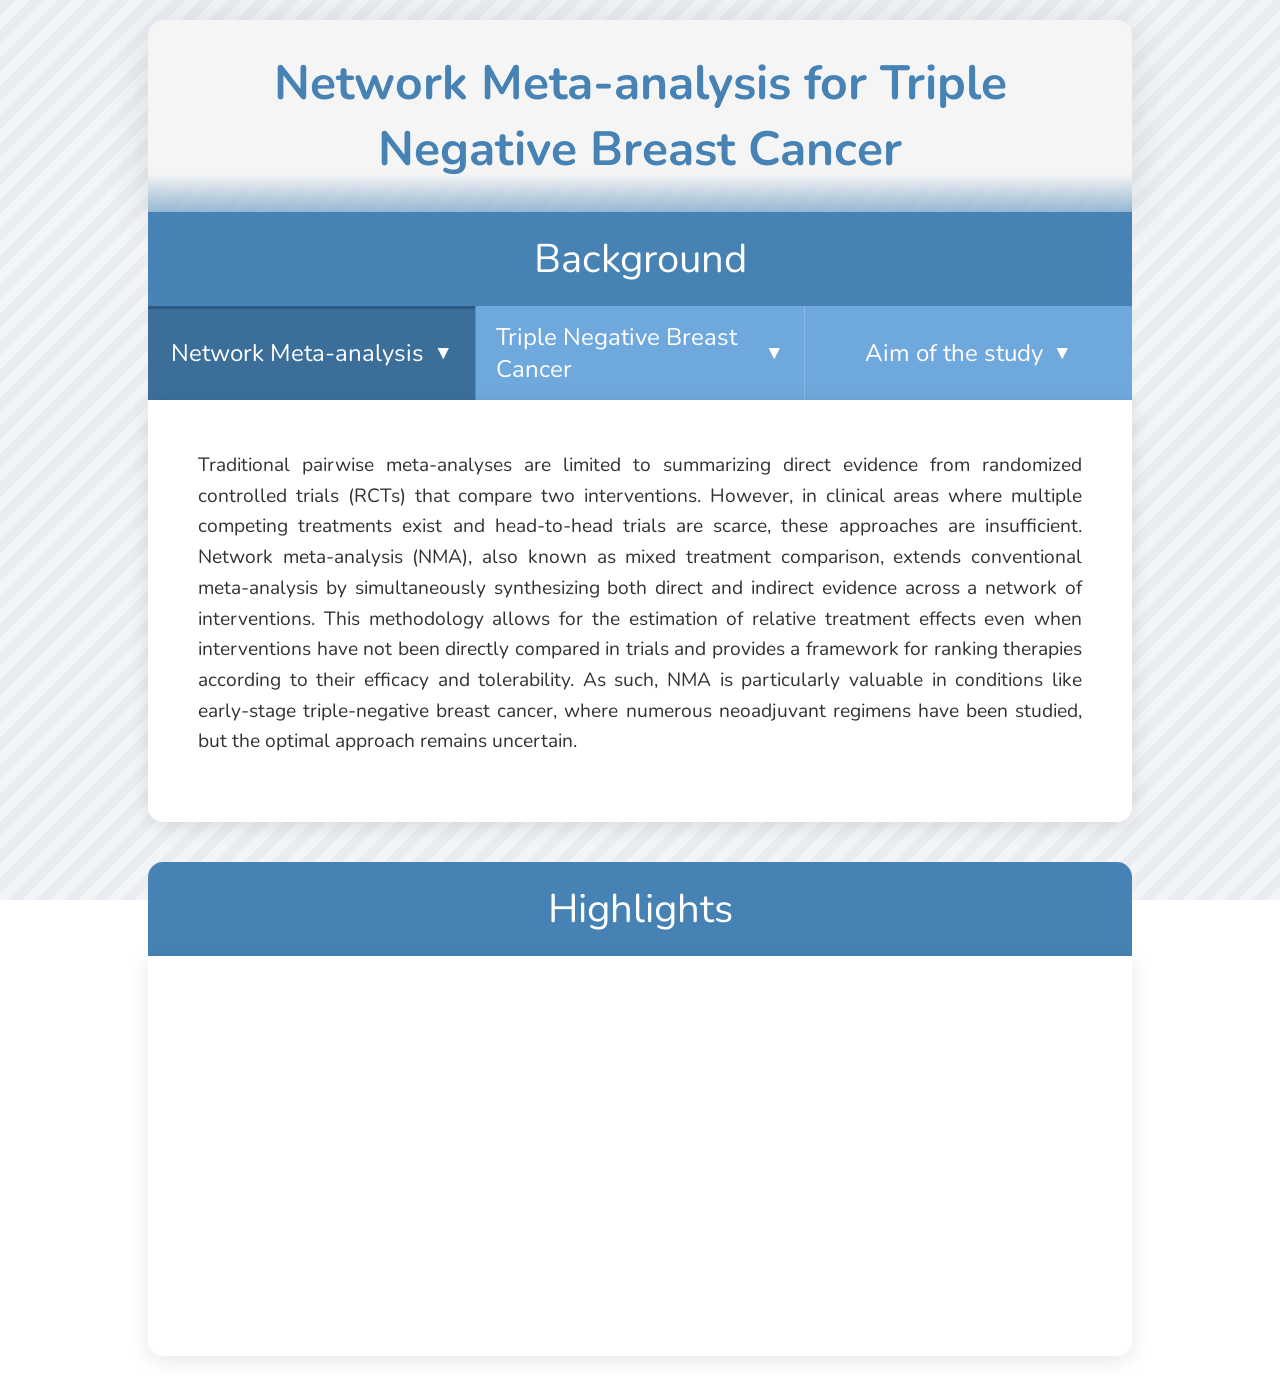
==== Website/index.html @ acb14a8e "Add Highlights section and align Aim copy with poster - Rewrite aim.txt to mirror the poster's Impor" ====
<!DOCTYPE html>
<html lang="en">
<head>
    <meta charset="UTF-8">
    <meta name="viewport" content="width=device-width, initial-scale=1.0">
    <title>NMA_TNBC</title>
    <link rel="preconnect" href="https://fonts.googleapis.com">
    <link rel="preconnect" href="https://fonts.gstatic.com" crossorigin>
    <link href="https://fonts.googleapis.com/css2?family=Nunito:wght@700&display=swap" rel="stylesheet">
    <link rel="stylesheet" href="style2.css">
    <script src="script2.js"></script>
</head>
<body>
    <div class="container">
        <h1 class="title">
            <span class="title-text">Network Meta-analysis for Triple Negative Breast Cancer</span>
        </h1>
        <div class="background-section">
            <div class="background-header">
                <span class="background-text">Background</span>
            </div>
            <div class="tab-container">
                <div class="tab active" onclick="showTab('nma')" id="tab-nma">
                    Network Meta-analysis <span class="arrow">▼</span>
                </div>
                <div class="tab" onclick="showTab('tnbc')" id="tab-tnbc">
                    Triple Negative Breast Cancer <span class="arrow">▼</span>
                </div>
                <div class="tab" onclick="showTab('aim')" id="tab-aim">
                    Aim of the study <span class="arrow">▼</span>
                </div>
            </div>
            <div class="content-area">
                <div id="nmaContent" class="tab-content active">
                    <div class="loading">Loading content...</div>
                </div>
                <div id="tnbcContent" class="tab-content">
                    <div class="loading">Loading content...</div>
                </div>
                <div id="aimContent" class="tab-content">
                    <div class="loading">Loading content...</div>
                </div>
            </div>
        </div>

        <div class="highlights-section">
            <div class="background-header">
                <span class="background-text">Highlights</span>
            </div>
            <div class="content-area highlights-area">
                <div id="highlightsContent" class="tab-content active">
                    <div class="loading">Loading content...</div>
                </div>
            </div>
        </div>

    </div>

</body>
</html>
---- Website/style2.css ----
*{
    margin: 0;
    padding: 0;
    box-sizing: border-box;
}

body{
    font-family: Arial, Helvetica, sans-serif;
    background-color: #f5f5f5;
    min-height: 100vh;

    /* soft diagonal hatch */
    background: repeating-linear-gradient(
        -45deg,
        #f2f4f7 0 10px,    /* light stripe */
        #e9edf2 10px 20px /* slightly darker stripe */
        );
    /* keep the pattern stationary while scrolling (optional) */
    background-attachment: fixed;
}

.container{
    max-width: 80%;
    margin: 0 auto;
    padding: 20px;
}

.title{
    font-size: 3rem;
    font-family: 'Nunito', sans-serif;
    color: #4682B4;
    padding: 30px 20px;
    text-align: center;
    position: relative; 
    background: linear-gradient(to bottom, #f5f5f5 80%, #5c91bc9a 100%);
    border-radius: 15px 15px 0 0;
    box-shadow: 0 4px 45px rgba(0,0,0,0.1);
}

.title-text{
    display: inline-block;
    transition: color 0.6s ease, transform 0.6s ease;
}

.title-text:hover{
    color: #2e5984;
    transform: scale(1.02);
}

.background-section{
    background: radial-gradient(ellipse at center,
        white 0%,
        white 70%,
        rgba(255, 255, 255, 0.9) 80%,
        rgba(255, 255, 255, 0.6) 90%,
        rgba(255, 255, 255, 0.3) 95%,
        transparent 100%);
    position: relative;
}

.highlights-section{
    margin-top: 40px;
    position: relative;
}

.highlights-section .background-header{
    border-radius: 15px 15px 0 0;
}

.highlights-area{
    min-height: 0;
}

.background-header{
    background: #4682B4;
    color: white;
    padding: 20px 30px;
    font-size: 2.5rem;
    font-family: 'Nunito', sans-serif;
    text-align: center;
    position: relative;
    transition: background 0.4s ease;
}

.background-header:hover{
    background: #3b6f99;
}

.background-text{
    display: inline-block;
    transition: transform 0.4s ease;
}

.background-header:hover .background-text{
    transform: scale(1.02);
}

.tab-container{
    display: flex;
    background: #e8f4fd;
    /* border-bottom: 1px solid #d0e7f7; */
    /* border-radius: 0 0 15px 15px; */
}

.tab{
    flex: 1;
    padding: 15px 20px;
    background: #6fa8dc;
    color: white;
    font-family: 'Nunito', sans-serif;
    cursor: pointer;
    font-size: 1.5rem;
    transition: all 0.3s ease;
    display: flex;
    align-items: center;
    justify-content: center;
    gap: 10px;
    border-right: 1px solid rgba(255, 255, 255, 0.2);
}

.tab:last-child{
    border-right: none;
}

.tab:hover{
    background: #5a96d0;
    transform: translateY(-2px);
}

.tab.active{
    background: #3b6f99;
    box-shadow: inset 0 3px 0 #2e5984;
}

.arrow{
    font-size: 1.2rem;
    transition: transform 0.5s ease;
}

.arrow.rotated{
    transform: rotate(360deg);
}

.content-area{
    background: white;
    border-radius: 0 0 15px 15px;
    box-shadow: 0 4px 20px rgba(0,0,0,0.1);
    min-height: 400px;
    position: relative;
    overflow: hidden;
}

.tab-content{
    display: none;
    padding: 50px;
    line-height: 1.6;
    font-size: 1.2rem;
    color: #333;
    animation: fadeIn 0.5s ease-in-out;
}

.tab-content.active{
    display: block;  /* creates tab-switching effect */
}

.tab-content p{
    margin-bottom: 15px;
    text-align: justify;  /* Makes text align to both left and right margins */
    font-family: 'Nunito', sans-serif;;
}

@keyframes fadeIn{
    from {opacity: 0; transform: translateY(10px);}
    to {opacity: 1; transform: translateY(0);}
}

.loading{
    display: flex;           /* Makes container a flexbox */
    justify-content: center; /* Centers content horizontally */
    align-items: center;     /* Centers content vertically */
    height: 200px;          /* Gives container specific height */
    font-size: 1.2rem;      /* Makes text slightly larger than default */
    color: #666;            /* Gray text color */
    font-family: 'Nunito', sans-serif; /* Custom font with fallback */
}

.loading::after{
    content: '';
    width: 20px;
    height: 20px;
    border: 2px solid #4682b4;
    border-top: 2px solid transparent;
    border-radius: 50%;
    margin-left: 10px;
    animation: spin 1s linear infinite;
}

@keyframes spin{
    from {transform: rotate(0deg);}
    to {transform: rotate(360deg);}
}
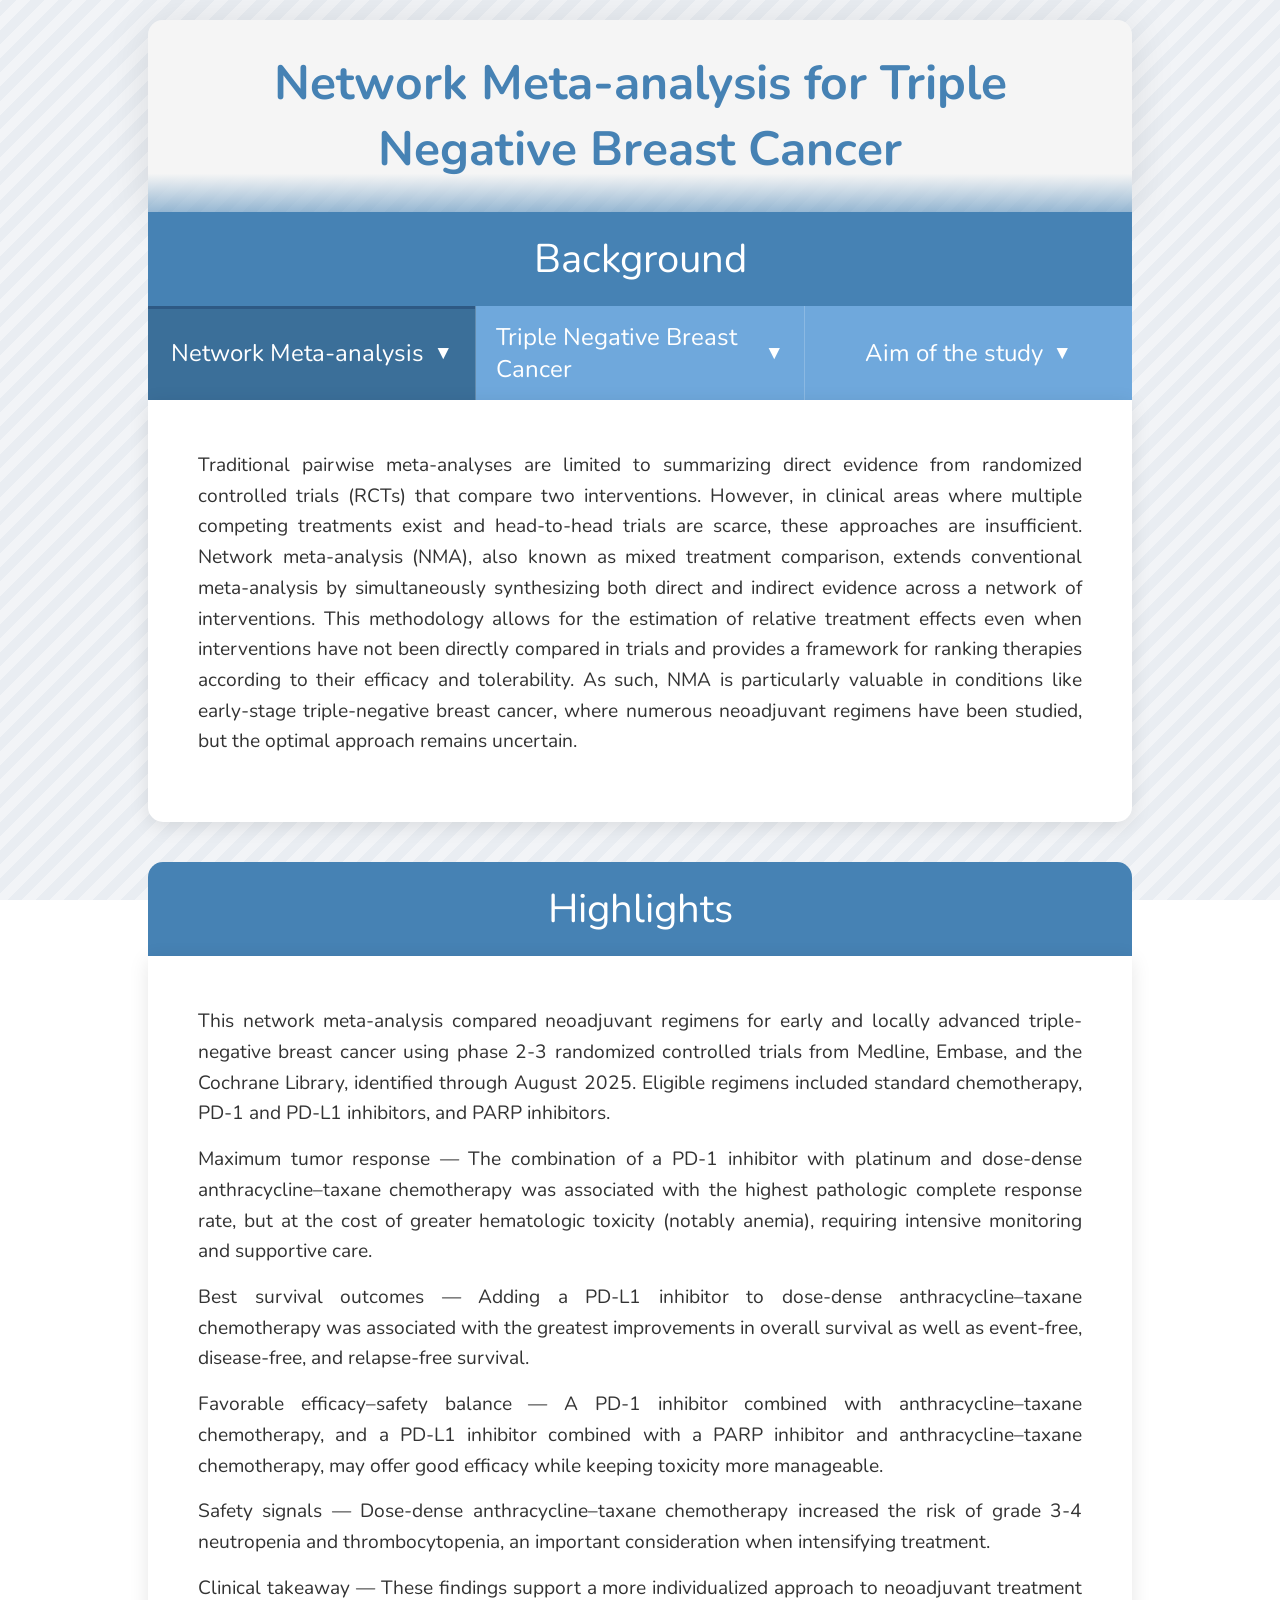
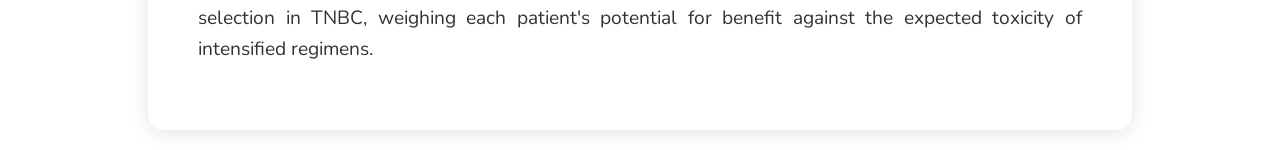
==== commit 0867e75e: "Fix Highlights hidden by showTab clearing all .tab-content Use a dedicated .static-content class so " ====
--- a/Website/index.html
+++ b/Website/index.html
@@ -48,7 +48,7 @@
                 <span class="background-text">Highlights</span>
             </div>
             <div class="content-area highlights-area">
-                <div id="highlightsContent" class="tab-content active">
+                <div id="highlightsContent" class="static-content">
                     <div class="loading">Loading content...</div>
                 </div>
             </div>
--- a/Website/style2.css
+++ b/Website/style2.css
@@ -69,6 +69,21 @@
 
 .highlights-area{
     min-height: 0;
+}
+
+.static-content{
+    display: block;
+    padding: 50px;
+    line-height: 1.6;
+    font-size: 1.2rem;
+    color: #333;
+    animation: fadeIn 0.5s ease-in-out;
+}
+
+.static-content p{
+    margin-bottom: 15px;
+    text-align: justify;
+    font-family: 'Nunito', sans-serif;
 }
 
 .background-header{
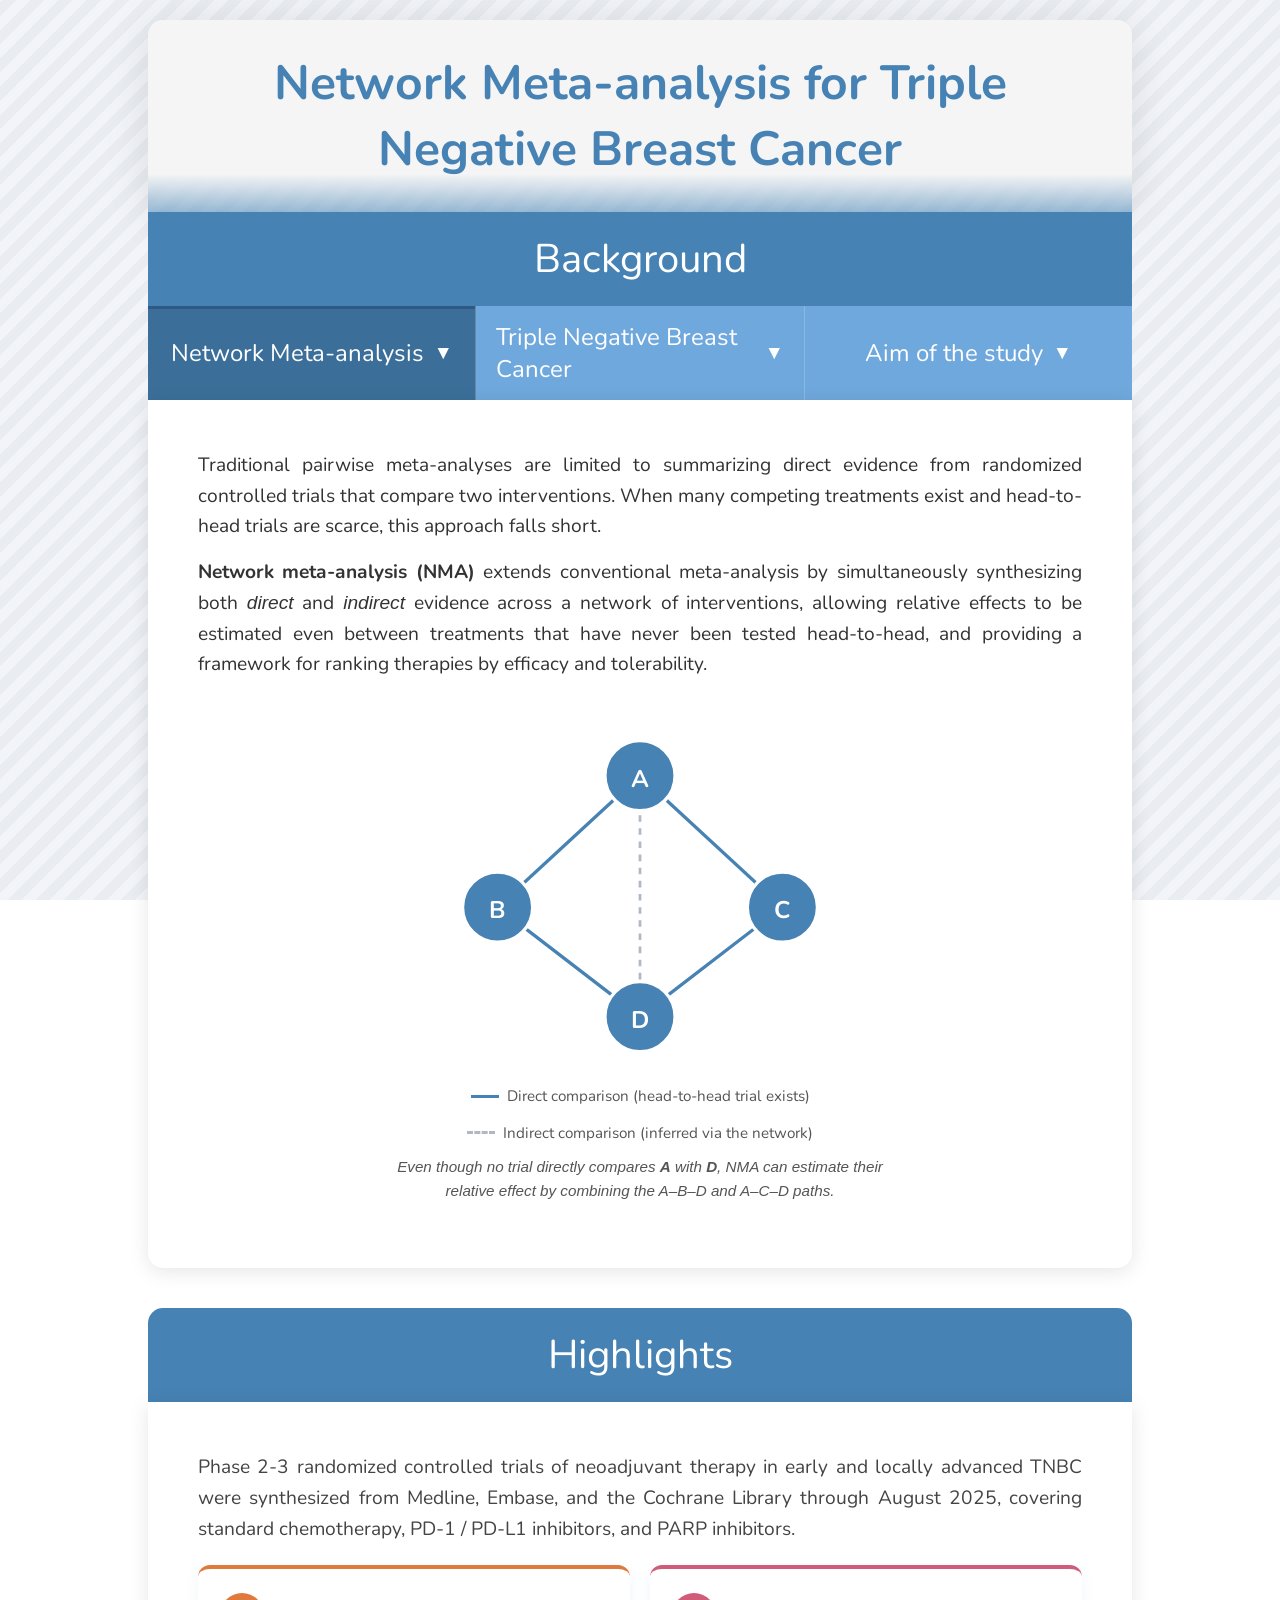
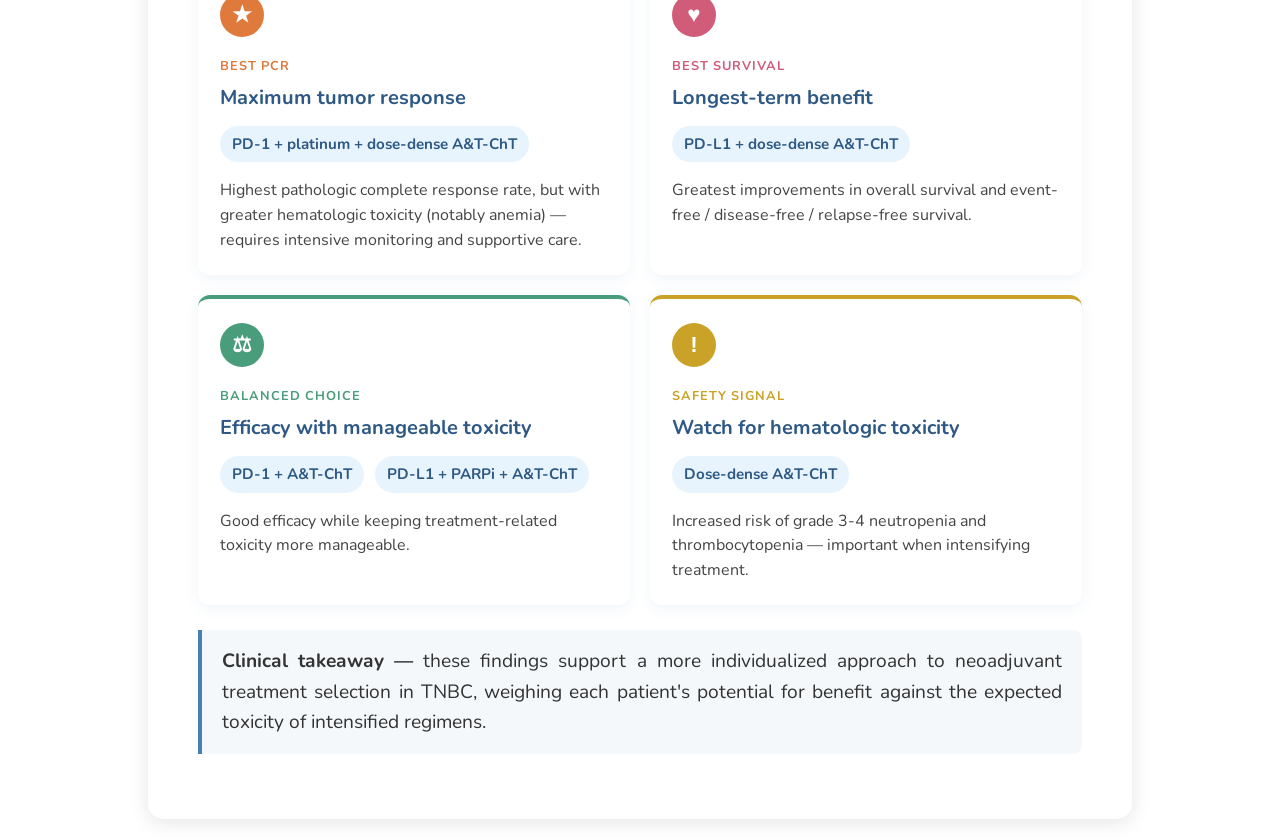
==== commit 4b244719: "Add visual NMA network diagram and Highlights cards - NMA tab: inline explainer + SVG network diagra" ====
--- a/Website/index.html
+++ b/Website/index.html
@@ -32,7 +32,31 @@
             </div>
             <div class="content-area">
                 <div id="nmaContent" class="tab-content active">
-                    <div class="loading">Loading content...</div>
+                    <p>Traditional pairwise meta-analyses are limited to summarizing direct evidence from randomized controlled trials that compare two interventions. When many competing treatments exist and head-to-head trials are scarce, this approach falls short.</p>
+                    <p><strong>Network meta-analysis (NMA)</strong> extends conventional meta-analysis by simultaneously synthesizing both <em>direct</em> and <em>indirect</em> evidence across a network of interventions, allowing relative effects to be estimated even between treatments that have never been tested head-to-head, and providing a framework for ranking therapies by efficacy and tolerability.</p>
+
+                    <div class="diagram-wrap">
+                        <svg viewBox="0 0 420 320" class="nma-network" role="img" aria-label="Network meta-analysis diagram">
+                            <defs>
+                                <marker id="arrow" viewBox="0 0 10 10" refX="5" refY="5" markerWidth="0" markerHeight="0"></marker>
+                            </defs>
+                            <line x1="210" y1="60"  x2="80"  y2="180" class="edge direct"/>
+                            <line x1="210" y1="60"  x2="340" y2="180" class="edge direct"/>
+                            <line x1="80"  y1="180" x2="210" y2="280" class="edge direct"/>
+                            <line x1="340" y1="180" x2="210" y2="280" class="edge direct"/>
+                            <line x1="210" y1="60"  x2="210" y2="280" class="edge indirect"/>
+
+                            <g class="node"><circle cx="210" cy="60"  r="32"/><text x="210" y="65">A</text></g>
+                            <g class="node"><circle cx="80"  cy="180" r="32"/><text x="80"  y="185">B</text></g>
+                            <g class="node"><circle cx="340" cy="180" r="32"/><text x="340" y="185">C</text></g>
+                            <g class="node"><circle cx="210" cy="280" r="32"/><text x="210" y="285">D</text></g>
+                        </svg>
+                        <div class="diagram-legend">
+                            <span class="legend-item"><span class="swatch swatch-direct"></span> Direct comparison (head-to-head trial exists)</span>
+                            <span class="legend-item"><span class="swatch swatch-indirect"></span> Indirect comparison (inferred via the network)</span>
+                        </div>
+                        <p class="diagram-caption">Even though no trial directly compares <strong>A</strong> with <strong>D</strong>, NMA can estimate their relative effect by combining the A–B–D and A–C–D paths.</p>
+                    </div>
                 </div>
                 <div id="tnbcContent" class="tab-content">
                     <div class="loading">Loading content...</div>
@@ -49,7 +73,44 @@
             </div>
             <div class="content-area highlights-area">
                 <div id="highlightsContent" class="static-content">
-                    <div class="loading">Loading content...</div>
+                    <p class="highlights-intro">Phase 2-3 randomized controlled trials of neoadjuvant therapy in early and locally advanced TNBC were synthesized from Medline, Embase, and the Cochrane Library through August 2025, covering standard chemotherapy, PD-1 / PD-L1 inhibitors, and PARP inhibitors.</p>
+
+                    <div class="finding-grid">
+                        <div class="finding-card card-efficacy">
+                            <div class="finding-icon">★</div>
+                            <div class="finding-label">Best pCR</div>
+                            <h3 class="finding-title">Maximum tumor response</h3>
+                            <div class="regimen-badge">PD-1 + platinum + dose-dense A&amp;T-ChT</div>
+                            <p>Highest pathologic complete response rate, but with greater hematologic toxicity (notably anemia) — requires intensive monitoring and supportive care.</p>
+                        </div>
+
+                        <div class="finding-card card-survival">
+                            <div class="finding-icon">♥</div>
+                            <div class="finding-label">Best survival</div>
+                            <h3 class="finding-title">Longest-term benefit</h3>
+                            <div class="regimen-badge">PD-L1 + dose-dense A&amp;T-ChT</div>
+                            <p>Greatest improvements in overall survival and event-free / disease-free / relapse-free survival.</p>
+                        </div>
+
+                        <div class="finding-card card-balance">
+                            <div class="finding-icon">⚖</div>
+                            <div class="finding-label">Balanced choice</div>
+                            <h3 class="finding-title">Efficacy with manageable toxicity</h3>
+                            <div class="regimen-badge">PD-1 + A&amp;T-ChT</div>
+                            <div class="regimen-badge">PD-L1 + PARPi + A&amp;T-ChT</div>
+                            <p>Good efficacy while keeping treatment-related toxicity more manageable.</p>
+                        </div>
+
+                        <div class="finding-card card-safety">
+                            <div class="finding-icon">!</div>
+                            <div class="finding-label">Safety signal</div>
+                            <h3 class="finding-title">Watch for hematologic toxicity</h3>
+                            <div class="regimen-badge">Dose-dense A&amp;T-ChT</div>
+                            <p>Increased risk of grade 3-4 neutropenia and thrombocytopenia — important when intensifying treatment.</p>
+                        </div>
+                    </div>
+
+                    <p class="highlights-takeaway"><strong>Clinical takeaway —</strong> these findings support a more individualized approach to neoadjuvant treatment selection in TNBC, weighing each patient's potential for benefit against the expected toxicity of intensified regimens.</p>
                 </div>
             </div>
         </div>
--- a/Website/style2.css
+++ b/Website/style2.css
@@ -86,6 +86,202 @@
     font-family: 'Nunito', sans-serif;
 }
 
+/* ---------- NMA network diagram ---------- */
+.diagram-wrap{
+    margin: 30px auto 10px;
+    max-width: 520px;
+    text-align: center;
+}
+
+.nma-network{
+    width: 100%;
+    height: auto;
+    max-width: 460px;
+}
+
+.nma-network .edge{
+    stroke: #4682B4;
+    stroke-width: 3;
+    fill: none;
+}
+
+.nma-network .edge.indirect{
+    stroke: #b0b8c4;
+    stroke-dasharray: 6 6;
+    stroke-width: 2.5;
+}
+
+.nma-network .node circle{
+    fill: #4682B4;
+    stroke: white;
+    stroke-width: 3;
+    transition: transform 0.3s ease, fill 0.3s ease;
+    transform-origin: center;
+    transform-box: fill-box;
+}
+
+.nma-network .node:hover circle{
+    fill: #2e5984;
+    transform: scale(1.08);
+}
+
+.nma-network .node text{
+    fill: white;
+    font-family: 'Nunito', sans-serif;
+    font-weight: 700;
+    font-size: 22px;
+    text-anchor: middle;
+    dominant-baseline: middle;
+    pointer-events: none;
+}
+
+.diagram-legend{
+    display: flex;
+    flex-wrap: wrap;
+    gap: 12px 24px;
+    justify-content: center;
+    margin-top: 14px;
+    font-size: 0.95rem;
+    color: #555;
+    font-family: 'Nunito', sans-serif;
+}
+
+.legend-item{
+    display: inline-flex;
+    align-items: center;
+    gap: 8px;
+}
+
+.swatch{
+    display: inline-block;
+    width: 28px;
+    height: 0;
+    border-top: 3px solid #4682B4;
+}
+
+.swatch-indirect{
+    border-top: 3px dashed #b0b8c4;
+}
+
+.diagram-caption{
+    margin-top: 10px;
+    color: #555;
+    font-size: 0.95rem;
+    font-style: italic;
+    text-align: center !important;
+}
+
+/* ---------- Highlights cards ---------- */
+.highlights-intro{
+    margin-bottom: 25px;
+    color: #444;
+}
+
+.finding-grid{
+    display: grid;
+    grid-template-columns: repeat(2, 1fr);
+    gap: 20px;
+    margin: 20px 0 25px;
+}
+
+@media (max-width: 720px){
+    .finding-grid{ grid-template-columns: 1fr; }
+}
+
+.finding-card{
+    position: relative;
+    background: white;
+    border-radius: 12px;
+    padding: 24px 22px 22px;
+    border-top: 4px solid #4682B4;
+    box-shadow: 0 4px 14px rgba(70, 130, 180, 0.08);
+    transition: transform 0.25s ease, box-shadow 0.25s ease;
+    text-align: left;
+}
+
+.finding-card:hover{
+    transform: translateY(-3px);
+    box-shadow: 0 8px 22px rgba(70, 130, 180, 0.15);
+}
+
+.finding-icon{
+    width: 44px;
+    height: 44px;
+    border-radius: 50%;
+    display: flex;
+    align-items: center;
+    justify-content: center;
+    font-size: 1.4rem;
+    color: white;
+    background: #4682B4;
+    margin-bottom: 12px;
+    font-weight: 700;
+}
+
+.finding-label{
+    display: inline-block;
+    font-size: 0.8rem;
+    font-weight: 700;
+    text-transform: uppercase;
+    letter-spacing: 1px;
+    color: #4682B4;
+    margin-bottom: 6px;
+    font-family: 'Nunito', sans-serif;
+}
+
+.finding-title{
+    font-family: 'Nunito', sans-serif;
+    font-size: 1.25rem;
+    color: #2e5984;
+    margin: 0 0 12px 0;
+}
+
+.regimen-badge{
+    display: inline-block;
+    background: #e8f4fd;
+    color: #2e5984;
+    font-size: 0.95rem;
+    padding: 6px 12px;
+    border-radius: 999px;
+    margin: 0 6px 10px 0;
+    font-family: 'Nunito', sans-serif;
+    font-weight: 700;
+}
+
+.finding-card p{
+    text-align: left !important;
+    font-size: 1rem !important;
+    color: #444;
+    line-height: 1.55;
+    margin: 6px 0 0 0 !important;
+}
+
+/* per-card accent colors */
+.card-efficacy{ border-top-color: #e07a3c; }
+.card-efficacy .finding-icon{ background: #e07a3c; }
+.card-efficacy .finding-label{ color: #e07a3c; }
+
+.card-survival{ border-top-color: #d05c7a; }
+.card-survival .finding-icon{ background: #d05c7a; }
+.card-survival .finding-label{ color: #d05c7a; }
+
+.card-balance{ border-top-color: #4a9d7a; }
+.card-balance .finding-icon{ background: #4a9d7a; }
+.card-balance .finding-label{ color: #4a9d7a; }
+
+.card-safety{ border-top-color: #c9a227; }
+.card-safety .finding-icon{ background: #c9a227; }
+.card-safety .finding-label{ color: #c9a227; }
+
+.highlights-takeaway{
+    background: #f4f8fb;
+    border-left: 4px solid #4682B4;
+    padding: 16px 20px;
+    border-radius: 0 8px 8px 0;
+    margin-top: 10px;
+    color: #333;
+}
+
 .background-header{
     background: #4682B4;
     color: white;
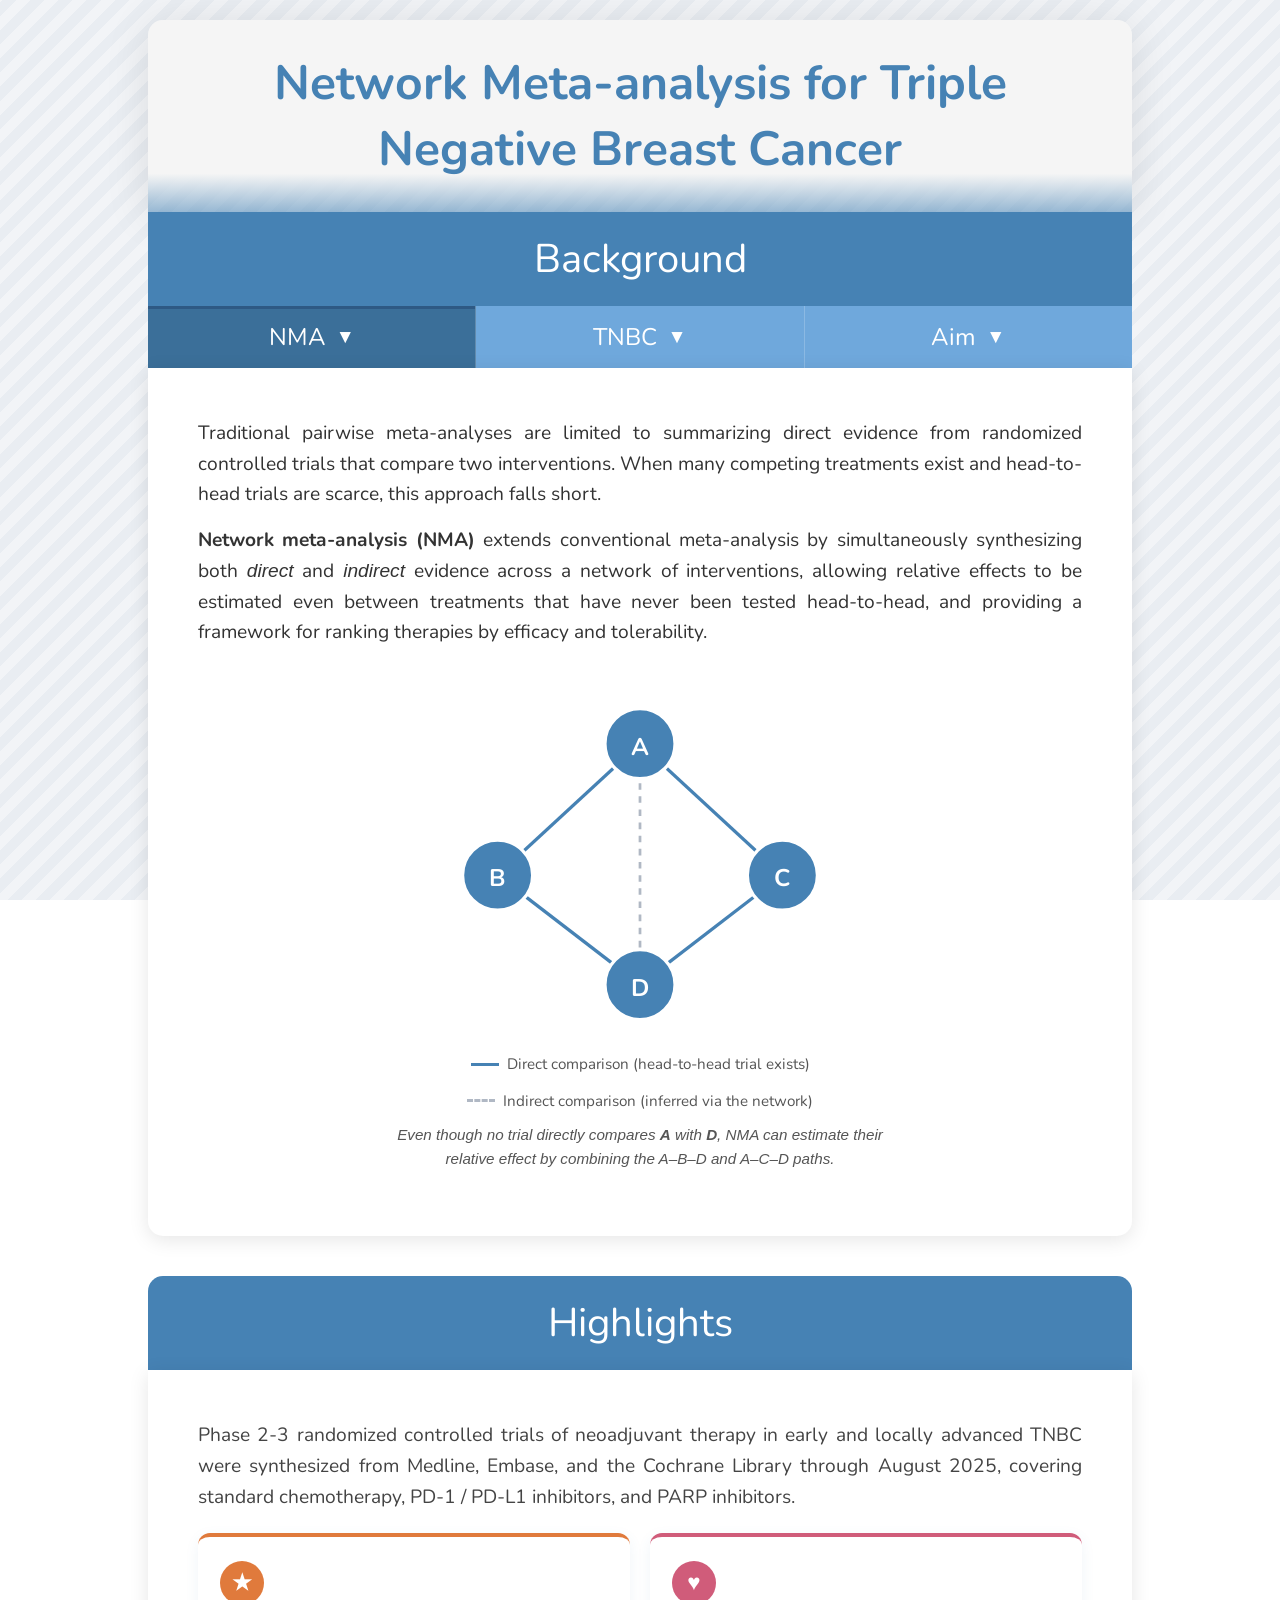
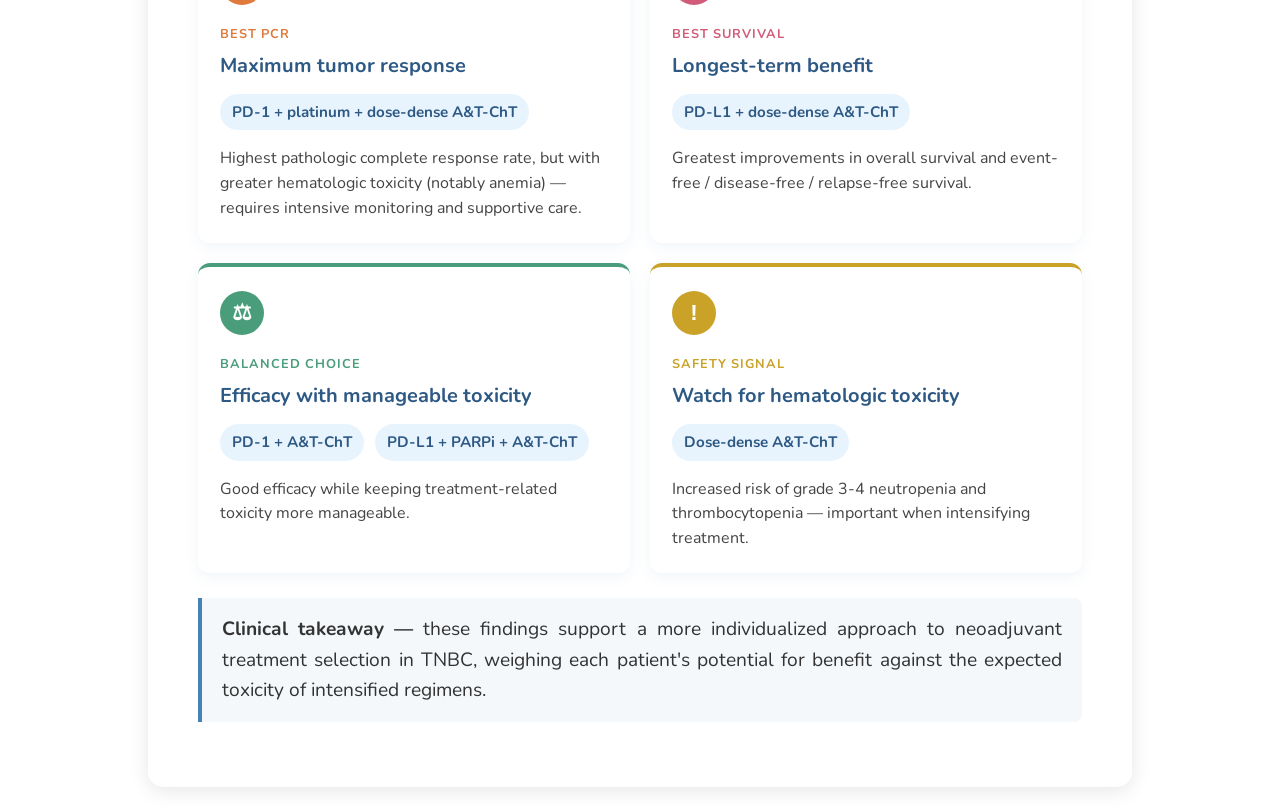
==== commit 6da00c07: "Shorten tab labels to NMA/TNBC/Aim with title tooltips Restore the bigger 1.5rem tab font and use co" ====
--- a/Website/index.html
+++ b/Website/index.html
@@ -7,8 +7,8 @@
     <link rel="preconnect" href="https://fonts.googleapis.com">
     <link rel="preconnect" href="https://fonts.gstatic.com" crossorigin>
     <link href="https://fonts.googleapis.com/css2?family=Nunito:wght@700&display=swap" rel="stylesheet">
-    <link rel="stylesheet" href="style2.css">
-    <script src="script2.js"></script>
+    <link rel="stylesheet" href="style.css">
+    <script src="script.js"></script>
 </head>
 <body>
     <div class="container">
@@ -20,14 +20,14 @@
                 <span class="background-text">Background</span>
             </div>
             <div class="tab-container">
-                <div class="tab active" onclick="showTab('nma')" id="tab-nma">
-                    Network Meta-analysis <span class="arrow">▼</span>
+                <div class="tab active" onclick="showTab('nma')" id="tab-nma" title="Network Meta-analysis">
+                    NMA <span class="arrow">▼</span>
                 </div>
-                <div class="tab" onclick="showTab('tnbc')" id="tab-tnbc">
-                    Triple Negative Breast Cancer <span class="arrow">▼</span>
+                <div class="tab" onclick="showTab('tnbc')" id="tab-tnbc" title="Triple Negative Breast Cancer">
+                    TNBC <span class="arrow">▼</span>
                 </div>
-                <div class="tab" onclick="showTab('aim')" id="tab-aim">
-                    Aim of the study <span class="arrow">▼</span>
+                <div class="tab" onclick="showTab('aim')" id="tab-aim" title="Aim of the study">
+                    Aim <span class="arrow">▼</span>
                 </div>
             </div>
             <div class="content-area">
@@ -59,10 +59,55 @@
                     </div>
                 </div>
                 <div id="tnbcContent" class="tab-content">
-                    <div class="loading">Loading content...</div>
+                    <div class="receptor-row">
+                        <div class="receptor-chip">
+                            <div class="receptor-name">ER <span class="minus">−</span></div>
+                            <div class="receptor-sub">Estrogen Receptor</div>
+                        </div>
+                        <div class="receptor-chip">
+                            <div class="receptor-name">PR <span class="minus">−</span></div>
+                            <div class="receptor-sub">Progesterone Receptor</div>
+                        </div>
+                        <div class="receptor-chip">
+                            <div class="receptor-name">HER2 <span class="minus">−</span></div>
+                            <div class="receptor-sub">Human Epidermal Growth Factor Receptor 2</div>
+                        </div>
+                    </div>
+                    <div class="receptor-arrow">▼</div>
+                    <div class="tnbc-pill">Triple-Negative Breast Cancer (TNBC)</div>
+
+                    <p>TNBC accounts for roughly 10–20% of all breast cancers and is an aggressive subtype with a high propensity for early relapse and poor prognosis. Because hormone receptors and HER2 are absent, endocrine therapy and HER2-directed agents are not options, leaving cytotoxic chemotherapy as the mainstay of treatment.</p>
+                    <p>For early-stage disease, neoadjuvant chemotherapy is standard. Achieving a <strong>pathologic complete response (pCR)</strong> after neoadjuvant therapy is strongly associated with better long-term outcomes — but with conventional anthracycline–taxane regimens, only about 35–45% of patients reach pCR, leaving substantial room to improve.</p>
+
+                    <div class="flow-row">
+                        <div class="flow-step">
+                            <div class="flow-num">1</div>
+                            <div class="flow-title">Neoadjuvant chemotherapy</div>
+                            <div class="flow-desc">Standard for early-stage TNBC</div>
+                        </div>
+                        <div class="flow-arrow">→</div>
+                        <div class="flow-step">
+                            <div class="flow-num">2</div>
+                            <div class="flow-title">pCR</div>
+                            <div class="flow-desc">Pathologic complete response</div>
+                        </div>
+                        <div class="flow-arrow">→</div>
+                        <div class="flow-step">
+                            <div class="flow-num">3</div>
+                            <div class="flow-title">Improved survival</div>
+                            <div class="flow-desc">pCR predicts better EFS and OS</div>
+                        </div>
+                    </div>
                 </div>
                 <div id="aimContent" class="tab-content">
-                    <div class="loading">Loading content...</div>
+                    <div class="aim-block">
+                        <div class="aim-label">Importance</div>
+                        <p>Despite improvements in pathologic complete response (pCR) achieved by novel therapeutic combinations, the optimal neoadjuvant regimen for triple-negative breast cancer remains unclear — particularly when efficacy must be weighed against treatment-related hematologic toxicity.</p>
+                    </div>
+                    <div class="aim-block aim-block-objective">
+                        <div class="aim-label">Objective</div>
+                        <p>To address this clinical gap, we conducted a systematic review and network meta-analysis of randomized controlled trials to evaluate the comparative efficacy and safety of neoadjuvant treatments in early-stage TNBC, with pCR as the primary outcome of interest.</p>
+                    </div>
                 </div>
             </div>
         </div>
--- a/Website/style.css
+++ b/Website/style.css
@@ -0,0 +1,582 @@
+*{
+    margin: 0;
+    padding: 0;
+    box-sizing: border-box;
+}
+
+body{
+    font-family: Arial, Helvetica, sans-serif;
+    background-color: #f5f5f5;
+    min-height: 100vh;
+
+    /* soft diagonal hatch */
+    background: repeating-linear-gradient(
+        -45deg,
+        #f2f4f7 0 10px,    /* light stripe */
+        #e9edf2 10px 20px /* slightly darker stripe */
+        );
+    /* keep the pattern stationary while scrolling (optional) */
+    background-attachment: fixed;
+}
+
+.container{
+    max-width: 80%;
+    margin: 0 auto;
+    padding: 20px;
+}
+
+.title{
+    font-size: 3rem;
+    font-family: 'Nunito', sans-serif;
+    color: #4682B4;
+    padding: 30px 20px;
+    text-align: center;
+    position: relative; 
+    background: linear-gradient(to bottom, #f5f5f5 80%, #5c91bc9a 100%);
+    border-radius: 15px 15px 0 0;
+    box-shadow: 0 4px 45px rgba(0,0,0,0.1);
+}
+
+.title-text{
+    display: inline-block;
+    transition: color 0.6s ease, transform 0.6s ease;
+}
+
+.title-text:hover{
+    color: #2e5984;
+    transform: scale(1.02);
+}
+
+.background-section{
+    background: radial-gradient(ellipse at center,
+        white 0%,
+        white 70%,
+        rgba(255, 255, 255, 0.9) 80%,
+        rgba(255, 255, 255, 0.6) 90%,
+        rgba(255, 255, 255, 0.3) 95%,
+        transparent 100%);
+    position: relative;
+}
+
+.highlights-section{
+    margin-top: 40px;
+    position: relative;
+}
+
+.highlights-section .background-header{
+    border-radius: 15px 15px 0 0;
+}
+
+.highlights-area{
+    min-height: 0;
+}
+
+.static-content{
+    display: block;
+    padding: 50px;
+    line-height: 1.6;
+    font-size: 1.2rem;
+    color: #333;
+    animation: fadeIn 0.5s ease-in-out;
+}
+
+.static-content p{
+    margin-bottom: 15px;
+    text-align: justify;
+    font-family: 'Nunito', sans-serif;
+}
+
+/* ---------- NMA network diagram ---------- */
+.diagram-wrap{
+    margin: 30px auto 10px;
+    max-width: 520px;
+    text-align: center;
+}
+
+.nma-network{
+    width: 100%;
+    height: auto;
+    max-width: 460px;
+}
+
+.nma-network .edge{
+    stroke: #4682B4;
+    stroke-width: 3;
+    fill: none;
+}
+
+.nma-network .edge.indirect{
+    stroke: #b0b8c4;
+    stroke-dasharray: 6 6;
+    stroke-width: 2.5;
+}
+
+.nma-network .node circle{
+    fill: #4682B4;
+    stroke: white;
+    stroke-width: 3;
+    transition: transform 0.3s ease, fill 0.3s ease;
+    transform-origin: center;
+    transform-box: fill-box;
+}
+
+.nma-network .node:hover circle{
+    fill: #2e5984;
+    transform: scale(1.08);
+}
+
+.nma-network .node text{
+    fill: white;
+    font-family: 'Nunito', sans-serif;
+    font-weight: 700;
+    font-size: 22px;
+    text-anchor: middle;
+    dominant-baseline: middle;
+    pointer-events: none;
+}
+
+.diagram-legend{
+    display: flex;
+    flex-wrap: wrap;
+    gap: 12px 24px;
+    justify-content: center;
+    margin-top: 14px;
+    font-size: 0.95rem;
+    color: #555;
+    font-family: 'Nunito', sans-serif;
+}
+
+.legend-item{
+    display: inline-flex;
+    align-items: center;
+    gap: 8px;
+}
+
+.swatch{
+    display: inline-block;
+    width: 28px;
+    height: 0;
+    border-top: 3px solid #4682B4;
+}
+
+.swatch-indirect{
+    border-top: 3px dashed #b0b8c4;
+}
+
+.diagram-caption{
+    margin-top: 10px;
+    color: #555;
+    font-size: 0.95rem;
+    font-style: italic;
+    text-align: center !important;
+}
+
+/* ---------- TNBC receptors + flow ---------- */
+.receptor-row{
+    display: grid;
+    grid-template-columns: repeat(3, 1fr);
+    gap: 16px;
+    margin: 10px 0 18px;
+}
+
+@media (max-width: 720px){
+    .receptor-row{ grid-template-columns: 1fr; }
+}
+
+.receptor-chip{
+    background: white;
+    border: 2px solid #e0c4cb;
+    border-top: 4px solid #c0455e;
+    border-radius: 10px;
+    padding: 18px 16px;
+    text-align: center;
+    box-shadow: 0 3px 10px rgba(192, 69, 94, 0.08);
+    transition: transform 0.25s ease, box-shadow 0.25s ease;
+}
+
+.receptor-chip:hover{
+    transform: translateY(-3px);
+    box-shadow: 0 6px 18px rgba(192, 69, 94, 0.18);
+}
+
+.receptor-name{
+    font-family: 'Nunito', sans-serif;
+    font-size: 1.6rem;
+    font-weight: 700;
+    color: #2e5984;
+    margin-bottom: 6px;
+}
+
+.receptor-name .minus{
+    display: inline-block;
+    background: #c0455e;
+    color: white;
+    width: 28px;
+    height: 28px;
+    line-height: 24px;
+    border-radius: 50%;
+    margin-left: 6px;
+    font-size: 1.4rem;
+    font-weight: 700;
+    vertical-align: middle;
+}
+
+.receptor-sub{
+    font-size: 0.9rem;
+    color: #666;
+    font-family: 'Nunito', sans-serif;
+}
+
+.receptor-arrow{
+    text-align: center;
+    color: #4682B4;
+    font-size: 1.4rem;
+    margin: 4px 0 8px;
+}
+
+.tnbc-pill{
+    display: block;
+    width: fit-content;
+    margin: 0 auto 22px;
+    background: linear-gradient(90deg, #4682B4, #2e5984);
+    color: white;
+    padding: 10px 26px;
+    border-radius: 999px;
+    font-family: 'Nunito', sans-serif;
+    font-weight: 700;
+    font-size: 1.15rem;
+    box-shadow: 0 4px 14px rgba(70, 130, 180, 0.25);
+}
+
+.flow-row{
+    display: flex;
+    align-items: stretch;
+    justify-content: center;
+    gap: 12px;
+    margin: 28px 0 6px;
+    flex-wrap: wrap;
+}
+
+.flow-step{
+    flex: 1;
+    min-width: 160px;
+    background: #f4f8fb;
+    border-radius: 10px;
+    padding: 16px 14px;
+    text-align: center;
+    border-bottom: 3px solid #4682B4;
+}
+
+.flow-num{
+    width: 32px;
+    height: 32px;
+    margin: 0 auto 8px;
+    background: #4682B4;
+    color: white;
+    border-radius: 50%;
+    line-height: 32px;
+    font-family: 'Nunito', sans-serif;
+    font-weight: 700;
+}
+
+.flow-title{
+    font-family: 'Nunito', sans-serif;
+    font-weight: 700;
+    color: #2e5984;
+    font-size: 1.05rem;
+    margin-bottom: 4px;
+}
+
+.flow-desc{
+    font-size: 0.9rem;
+    color: #555;
+    font-family: 'Nunito', sans-serif;
+}
+
+.flow-arrow{
+    align-self: center;
+    color: #4682B4;
+    font-size: 1.6rem;
+    font-weight: 700;
+}
+
+@media (max-width: 720px){
+    .flow-arrow{ transform: rotate(90deg); }
+}
+
+/* ---------- Aim labeled blocks ---------- */
+.aim-block{
+    background: white;
+    border-left: 5px solid #4682B4;
+    padding: 18px 22px;
+    border-radius: 0 10px 10px 0;
+    margin-bottom: 18px;
+    box-shadow: 0 3px 10px rgba(70, 130, 180, 0.08);
+}
+
+.aim-block-objective{
+    border-left-color: #4a9d7a;
+}
+
+.aim-block .aim-label{
+    display: inline-block;
+    font-family: 'Nunito', sans-serif;
+    font-size: 0.78rem;
+    font-weight: 700;
+    text-transform: uppercase;
+    letter-spacing: 1.5px;
+    color: #4682B4;
+    margin-bottom: 8px;
+}
+
+.aim-block-objective .aim-label{
+    color: #4a9d7a;
+}
+
+.aim-block p{
+    margin: 0 !important;
+    text-align: left !important;
+    color: #333;
+    line-height: 1.65;
+    font-family: 'Nunito', sans-serif;
+}
+
+/* ---------- Highlights cards ---------- */
+.highlights-intro{
+    margin-bottom: 25px;
+    color: #444;
+}
+
+.finding-grid{
+    display: grid;
+    grid-template-columns: repeat(2, 1fr);
+    gap: 20px;
+    margin: 20px 0 25px;
+}
+
+@media (max-width: 720px){
+    .finding-grid{ grid-template-columns: 1fr; }
+}
+
+.finding-card{
+    position: relative;
+    background: white;
+    border-radius: 12px;
+    padding: 24px 22px 22px;
+    border-top: 4px solid #4682B4;
+    box-shadow: 0 4px 14px rgba(70, 130, 180, 0.08);
+    transition: transform 0.25s ease, box-shadow 0.25s ease;
+    text-align: left;
+}
+
+.finding-card:hover{
+    transform: translateY(-3px);
+    box-shadow: 0 8px 22px rgba(70, 130, 180, 0.15);
+}
+
+.finding-icon{
+    width: 44px;
+    height: 44px;
+    border-radius: 50%;
+    display: flex;
+    align-items: center;
+    justify-content: center;
+    font-size: 1.4rem;
+    color: white;
+    background: #4682B4;
+    margin-bottom: 12px;
+    font-weight: 700;
+}
+
+.finding-label{
+    display: inline-block;
+    font-size: 0.8rem;
+    font-weight: 700;
+    text-transform: uppercase;
+    letter-spacing: 1px;
+    color: #4682B4;
+    margin-bottom: 6px;
+    font-family: 'Nunito', sans-serif;
+}
+
+.finding-title{
+    font-family: 'Nunito', sans-serif;
+    font-size: 1.25rem;
+    color: #2e5984;
+    margin: 0 0 12px 0;
+}
+
+.regimen-badge{
+    display: inline-block;
+    background: #e8f4fd;
+    color: #2e5984;
+    font-size: 0.95rem;
+    padding: 6px 12px;
+    border-radius: 999px;
+    margin: 0 6px 10px 0;
+    font-family: 'Nunito', sans-serif;
+    font-weight: 700;
+}
+
+.finding-card p{
+    text-align: left !important;
+    font-size: 1rem !important;
+    color: #444;
+    line-height: 1.55;
+    margin: 6px 0 0 0 !important;
+}
+
+/* per-card accent colors */
+.card-efficacy{ border-top-color: #e07a3c; }
+.card-efficacy .finding-icon{ background: #e07a3c; }
+.card-efficacy .finding-label{ color: #e07a3c; }
+
+.card-survival{ border-top-color: #d05c7a; }
+.card-survival .finding-icon{ background: #d05c7a; }
+.card-survival .finding-label{ color: #d05c7a; }
+
+.card-balance{ border-top-color: #4a9d7a; }
+.card-balance .finding-icon{ background: #4a9d7a; }
+.card-balance .finding-label{ color: #4a9d7a; }
+
+.card-safety{ border-top-color: #c9a227; }
+.card-safety .finding-icon{ background: #c9a227; }
+.card-safety .finding-label{ color: #c9a227; }
+
+.highlights-takeaway{
+    background: #f4f8fb;
+    border-left: 4px solid #4682B4;
+    padding: 16px 20px;
+    border-radius: 0 8px 8px 0;
+    margin-top: 10px;
+    color: #333;
+}
+
+.background-header{
+    background: #4682B4;
+    color: white;
+    padding: 20px 30px;
+    font-size: 2.5rem;
+    font-family: 'Nunito', sans-serif;
+    text-align: center;
+    position: relative;
+    transition: background 0.4s ease;
+}
+
+.background-header:hover{
+    background: #3b6f99;
+}
+
+.background-text{
+    display: inline-block;
+    transition: transform 0.4s ease;
+}
+
+.background-header:hover .background-text{
+    transform: scale(1.02);
+}
+
+.tab-container{
+    display: flex;
+    background: #e8f4fd;
+    /* border-bottom: 1px solid #d0e7f7; */
+    /* border-radius: 0 0 15px 15px; */
+}
+
+.tab{
+    flex: 1;
+    padding: 15px 20px;
+    background: #6fa8dc;
+    color: white;
+    font-family: 'Nunito', sans-serif;
+    cursor: pointer;
+    font-size: 1.5rem;
+    transition: all 0.3s ease;
+    display: flex;
+    align-items: center;
+    justify-content: center;
+    gap: 10px;
+    border-right: 1px solid rgba(255, 255, 255, 0.2);
+}
+
+.tab:last-child{
+    border-right: none;
+}
+
+.tab:hover{
+    background: #5a96d0;
+    transform: translateY(-2px);
+}
+
+.tab.active{
+    background: #3b6f99;
+    box-shadow: inset 0 3px 0 #2e5984;
+}
+
+.arrow{
+    font-size: 1.2rem;
+    transition: transform 0.5s ease;
+}
+
+.arrow.rotated{
+    transform: rotate(360deg);
+}
+
+.content-area{
+    background: white;
+    border-radius: 0 0 15px 15px;
+    box-shadow: 0 4px 20px rgba(0,0,0,0.1);
+    min-height: 400px;
+    position: relative;
+    overflow: hidden;
+}
+
+.tab-content{
+    display: none;
+    padding: 50px;
+    line-height: 1.6;
+    font-size: 1.2rem;
+    color: #333;
+    animation: fadeIn 0.5s ease-in-out;
+}
+
+.tab-content.active{
+    display: block;  /* creates tab-switching effect */
+}
+
+.tab-content p{
+    margin-bottom: 15px;
+    text-align: justify;  /* Makes text align to both left and right margins */
+    font-family: 'Nunito', sans-serif;;
+}
+
+@keyframes fadeIn{
+    from {opacity: 0; transform: translateY(10px);}
+    to {opacity: 1; transform: translateY(0);}
+}
+
+.loading{
+    display: flex;           /* Makes container a flexbox */
+    justify-content: center; /* Centers content horizontally */
+    align-items: center;     /* Centers content vertically */
+    height: 200px;          /* Gives container specific height */
+    font-size: 1.2rem;      /* Makes text slightly larger than default */
+    color: #666;            /* Gray text color */
+    font-family: 'Nunito', sans-serif; /* Custom font with fallback */
+}
+
+.loading::after{
+    content: '';
+    width: 20px;
+    height: 20px;
+    border: 2px solid #4682b4;
+    border-top: 2px solid transparent;
+    border-radius: 50%;
+    margin-left: 10px;
+    animation: spin 1s linear infinite;
+}
+
+@keyframes spin{
+    from {transform: rotate(0deg);}
+    to {transform: rotate(360deg);}
+}
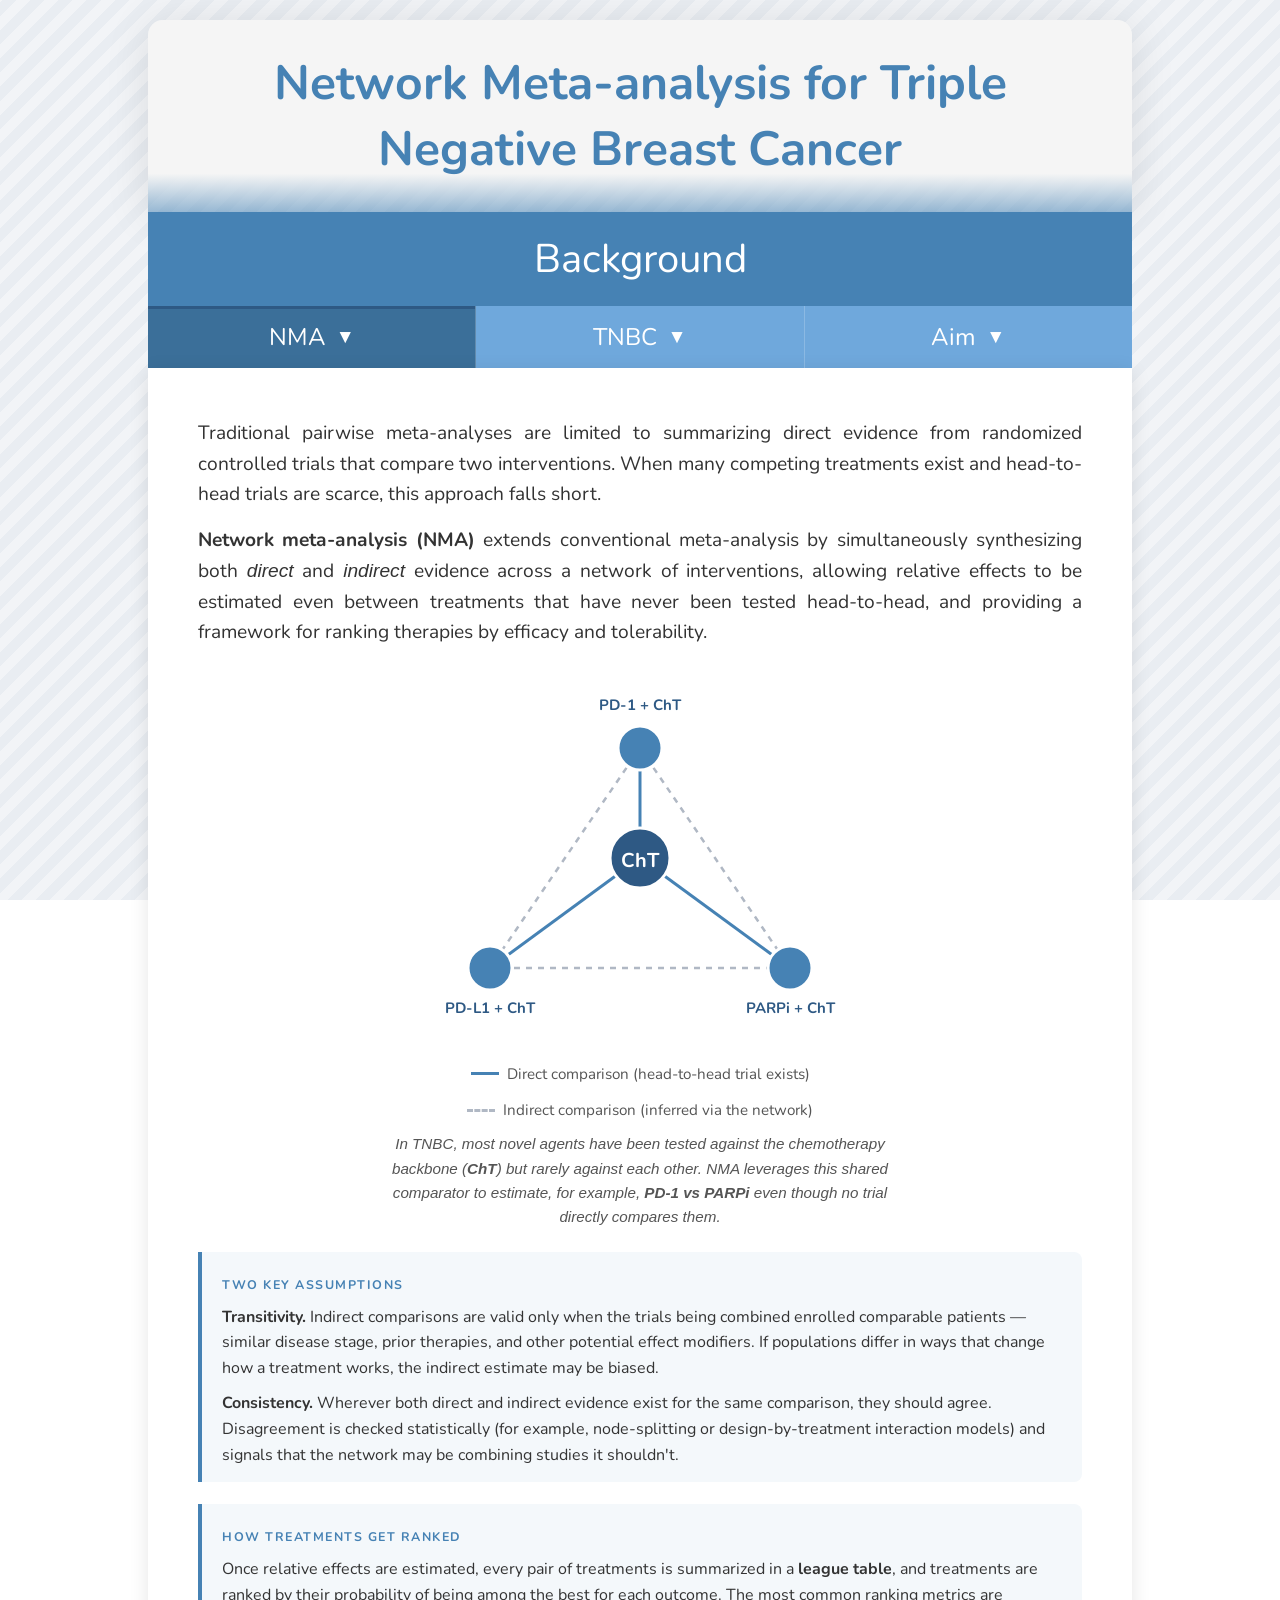
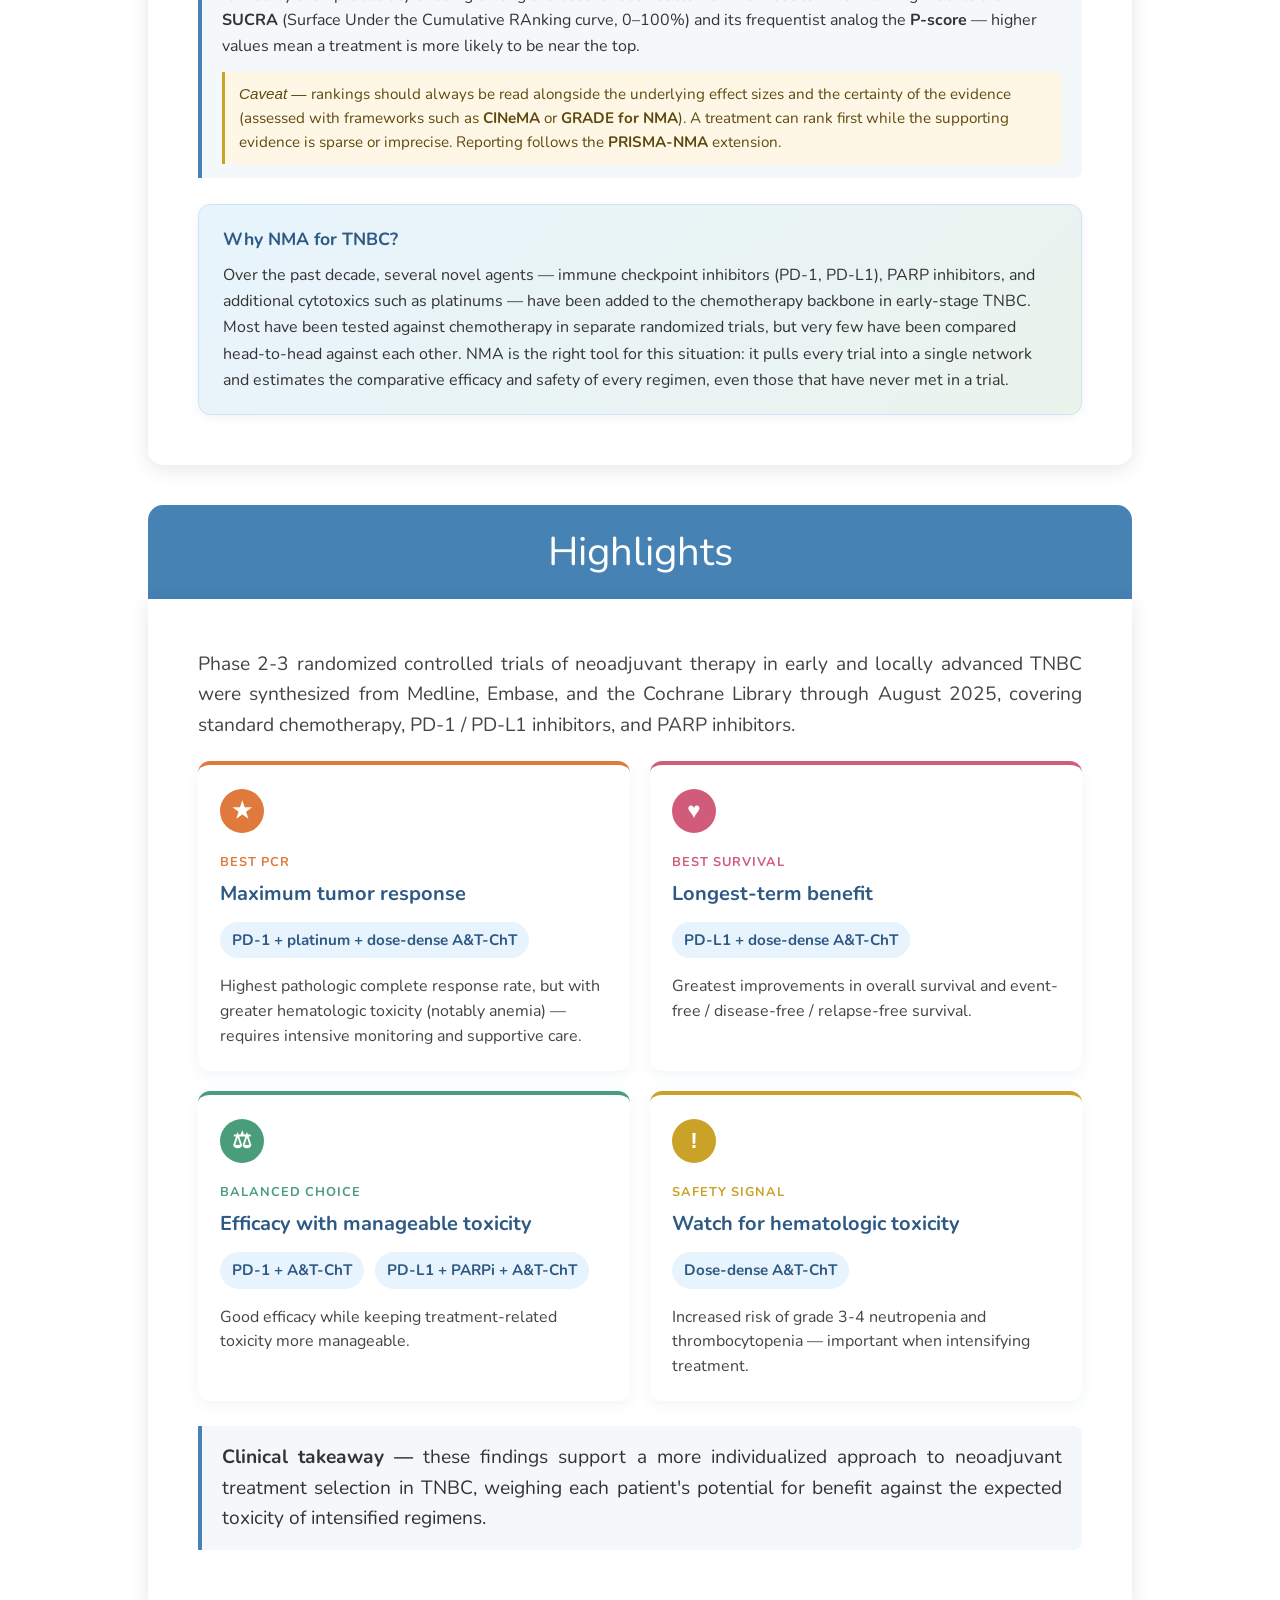
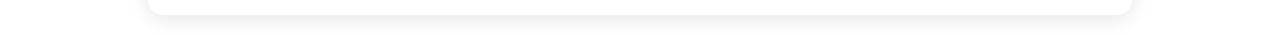
==== commit 934e8bb7: "Expand NMA tab with assumptions, ranking, and TNBC framing Re-skin the network diagram to use the ac" ====
--- a/Website/index.html
+++ b/Website/index.html
@@ -4,6 +4,7 @@
     <meta charset="UTF-8">
     <meta name="viewport" content="width=device-width, initial-scale=1.0">
     <title>NMA_TNBC</title>
+    <link rel="icon" type="image/svg+xml" href="favicon.svg">
     <link rel="preconnect" href="https://fonts.googleapis.com">
     <link rel="preconnect" href="https://fonts.gstatic.com" crossorigin>
     <link href="https://fonts.googleapis.com/css2?family=Nunito:wght@700&display=swap" rel="stylesheet">
@@ -36,26 +37,57 @@
                     <p><strong>Network meta-analysis (NMA)</strong> extends conventional meta-analysis by simultaneously synthesizing both <em>direct</em> and <em>indirect</em> evidence across a network of interventions, allowing relative effects to be estimated even between treatments that have never been tested head-to-head, and providing a framework for ranking therapies by efficacy and tolerability.</p>
 
                     <div class="diagram-wrap">
-                        <svg viewBox="0 0 420 320" class="nma-network" role="img" aria-label="Network meta-analysis diagram">
-                            <defs>
-                                <marker id="arrow" viewBox="0 0 10 10" refX="5" refY="5" markerWidth="0" markerHeight="0"></marker>
-                            </defs>
-                            <line x1="210" y1="60"  x2="80"  y2="180" class="edge direct"/>
-                            <line x1="210" y1="60"  x2="340" y2="180" class="edge direct"/>
-                            <line x1="80"  y1="180" x2="210" y2="280" class="edge direct"/>
-                            <line x1="340" y1="180" x2="210" y2="280" class="edge direct"/>
-                            <line x1="210" y1="60"  x2="210" y2="280" class="edge indirect"/>
+                        <svg viewBox="0 0 460 360" class="nma-network" role="img" aria-label="Network meta-analysis diagram for TNBC regimens, with chemotherapy as the shared comparator">
+                            <line x1="230" y1="180" x2="230" y2="70"  class="edge direct"/>
+                            <line x1="230" y1="180" x2="80"  y2="290" class="edge direct"/>
+                            <line x1="230" y1="180" x2="380" y2="290" class="edge direct"/>
 
-                            <g class="node"><circle cx="210" cy="60"  r="32"/><text x="210" y="65">A</text></g>
-                            <g class="node"><circle cx="80"  cy="180" r="32"/><text x="80"  y="185">B</text></g>
-                            <g class="node"><circle cx="340" cy="180" r="32"/><text x="340" y="185">C</text></g>
-                            <g class="node"><circle cx="210" cy="280" r="32"/><text x="210" y="285">D</text></g>
+                            <line x1="230" y1="70"  x2="80"  y2="290" class="edge indirect"/>
+                            <line x1="230" y1="70"  x2="380" y2="290" class="edge indirect"/>
+                            <line x1="80"  y1="290" x2="380" y2="290" class="edge indirect"/>
+
+                            <g class="node node-anchor">
+                                <circle cx="230" cy="180" r="30"/>
+                                <text x="230" y="184">ChT</text>
+                            </g>
+
+                            <g class="node">
+                                <circle cx="230" cy="70" r="22"/>
+                            </g>
+                            <text class="node-label" x="230" y="32">PD-1 + ChT</text>
+
+                            <g class="node">
+                                <circle cx="80" cy="290" r="22"/>
+                            </g>
+                            <text class="node-label" x="80" y="335">PD-L1 + ChT</text>
+
+                            <g class="node">
+                                <circle cx="380" cy="290" r="22"/>
+                            </g>
+                            <text class="node-label" x="380" y="335">PARPi + ChT</text>
                         </svg>
                         <div class="diagram-legend">
                             <span class="legend-item"><span class="swatch swatch-direct"></span> Direct comparison (head-to-head trial exists)</span>
                             <span class="legend-item"><span class="swatch swatch-indirect"></span> Indirect comparison (inferred via the network)</span>
                         </div>
-                        <p class="diagram-caption">Even though no trial directly compares <strong>A</strong> with <strong>D</strong>, NMA can estimate their relative effect by combining the A–B–D and A–C–D paths.</p>
+                        <p class="diagram-caption">In TNBC, most novel agents have been tested against the chemotherapy backbone (<strong>ChT</strong>) but rarely against each other. NMA leverages this shared comparator to estimate, for example, <strong>PD-1 vs PARPi</strong> even though no trial directly compares them.</p>
+                    </div>
+
+                    <div class="method-block">
+                        <div class="method-label">Two key assumptions</div>
+                        <p><strong>Transitivity.</strong> Indirect comparisons are valid only when the trials being combined enrolled comparable patients — similar disease stage, prior therapies, and other potential effect modifiers. If populations differ in ways that change how a treatment works, the indirect estimate may be biased.</p>
+                        <p><strong>Consistency.</strong> Wherever both direct and indirect evidence exist for the same comparison, they should agree. Disagreement is checked statistically (for example, node-splitting or design-by-treatment interaction models) and signals that the network may be combining studies it shouldn't.</p>
+                    </div>
+
+                    <div class="method-block">
+                        <div class="method-label">How treatments get ranked</div>
+                        <p>Once relative effects are estimated, every pair of treatments is summarized in a <strong>league table</strong>, and treatments are ranked by their probability of being among the best for each outcome. The most common ranking metrics are <strong>SUCRA</strong> (Surface Under the Cumulative RAnking curve, 0–100%) and its frequentist analog the <strong>P-score</strong> — higher values mean a treatment is more likely to be near the top.</p>
+                        <p class="method-caveat"><em>Caveat —</em> rankings should always be read alongside the underlying effect sizes and the certainty of the evidence (assessed with frameworks such as <strong>CINeMA</strong> or <strong>GRADE for NMA</strong>). A treatment can rank first while the supporting evidence is sparse or imprecise. Reporting follows the <strong>PRISMA-NMA</strong> extension.</p>
+                    </div>
+
+                    <div class="bridge-block">
+                        <div class="bridge-label">Why NMA for TNBC?</div>
+                        <p>Over the past decade, several novel agents — immune checkpoint inhibitors (PD-1, PD-L1), PARP inhibitors, and additional cytotoxics such as platinums — have been added to the chemotherapy backbone in early-stage TNBC. Most have been tested against chemotherapy in separate randomized trials, but very few have been compared head-to-head against each other. NMA is the right tool for this situation: it pulls every trial into a single network and estimates the comparative efficacy and safety of every regimen, even those that have never met in a trial.</p>
                     </div>
                 </div>
                 <div id="tnbcContent" class="tab-content">
--- a/Website/style.css
+++ b/Website/style.css
@@ -129,9 +129,26 @@
     fill: white;
     font-family: 'Nunito', sans-serif;
     font-weight: 700;
-    font-size: 22px;
+    font-size: 18px;
     text-anchor: middle;
     dominant-baseline: middle;
+    pointer-events: none;
+}
+
+.nma-network .node-anchor circle{
+    fill: #2e5984;
+}
+
+.nma-network .node-anchor text{
+    font-size: 20px;
+}
+
+.nma-network .node-label{
+    fill: #2e5984;
+    font-family: 'Nunito', sans-serif;
+    font-weight: 700;
+    font-size: 15px;
+    text-anchor: middle;
     pointer-events: none;
 }
 
@@ -169,6 +186,75 @@
     font-size: 0.95rem;
     font-style: italic;
     text-align: center !important;
+}
+
+/* ---------- NMA method & bridge callouts ---------- */
+.method-block{
+    background: #f4f8fb;
+    border-left: 4px solid #4682B4;
+    padding: 16px 20px 14px;
+    border-radius: 0 8px 8px 0;
+    margin: 22px 0;
+}
+
+.method-block .method-label{
+    display: inline-block;
+    font-family: 'Nunito', sans-serif;
+    font-size: 0.78rem;
+    font-weight: 700;
+    text-transform: uppercase;
+    letter-spacing: 1.5px;
+    color: #4682B4;
+    margin-bottom: 10px;
+}
+
+.method-block p{
+    margin: 0 0 10px 0 !important;
+    text-align: left !important;
+    color: #333;
+    font-size: 1rem !important;
+    line-height: 1.6;
+    font-family: 'Nunito', sans-serif;
+}
+
+.method-block p:last-child{
+    margin-bottom: 0 !important;
+}
+
+.method-block .method-caveat{
+    background: #fff7e6;
+    border-left: 3px solid #c9a227;
+    padding: 10px 14px;
+    border-radius: 0 6px 6px 0;
+    margin-top: 12px !important;
+    font-size: 0.95rem !important;
+    color: #5e4a10;
+}
+
+.bridge-block{
+    background: linear-gradient(135deg, #e8f4fd 0%, #eaf3ec 100%);
+    border: 1px solid #cfe3f3;
+    padding: 20px 24px;
+    border-radius: 12px;
+    margin-top: 26px;
+    box-shadow: 0 3px 12px rgba(70, 130, 180, 0.08);
+}
+
+.bridge-block .bridge-label{
+    font-family: 'Nunito', sans-serif;
+    font-size: 1.1rem;
+    font-weight: 700;
+    color: #2e5984;
+    margin-bottom: 8px;
+}
+
+.bridge-block p{
+    margin: 0 !important;
+    text-align: left !important;
+    color: #333;
+    font-size: 1rem !important;
+    line-height: 1.65;
+    font-family: 'Nunito', sans-serif;
 }
 
 /* ---------- TNBC receptors + flow ---------- */
